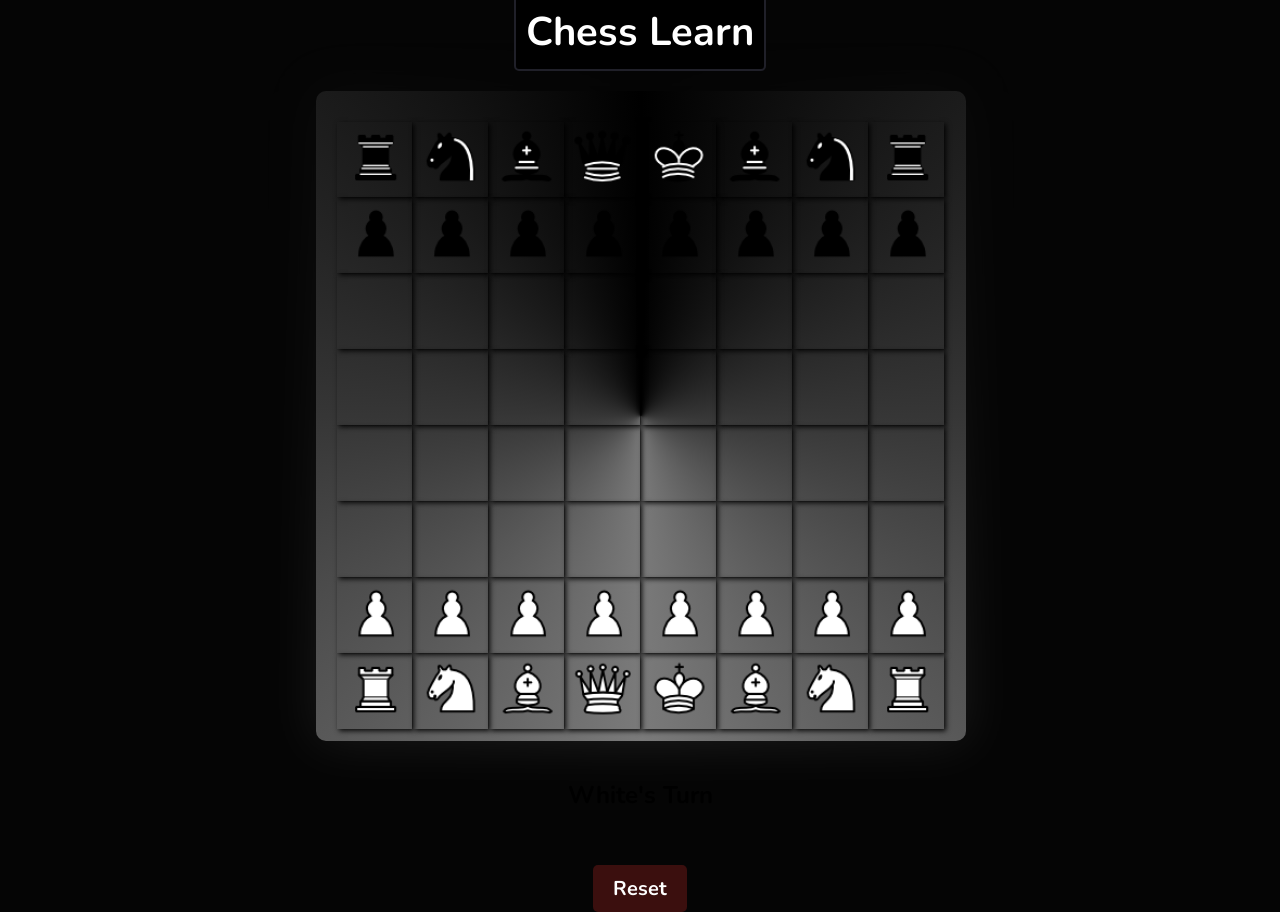
==== index.html @ 9f077092 "I changed the look of the website, the name, corrected some bugs while playing, added a stop watch, " ====
<!DOCTYPE html>
<html lang="en">
<head>
    <meta charset="UTF-8">
    <meta http-equiv="X-UA-Compatible" content="IE=edge">
    <meta name="viewport" content="width=device-width, initial-scale=1.0">
    <title>Chess Game</title>
    <link rel="preconnect" href="https://fonts.googleapis.com">
    <link rel="preconnect" href="https://fonts.gstatic.com" crossorigin>
    <link href="https://fonts.googleapis.com/css2?family=Nunito:ital,wght@0,200..1000;1,200..1000&display=swap" rel="stylesheet">
    <link rel="stylesheet" href="style.css">
</head>
<body>
    <div id="pendule-container">
        <div id="menu-pendule">
            <label for="temps-initial">Time (min)</label><br>
            
        </div>
        
        <div class="pendule pendule-active" id="pendule-blancs">10:00</div>
        <div class="pendule" id="pendule-noirs">10:00</div>
        
        <div id="message-fin"></div>
    </div>
    <ul class="card"></ul>
    <div class="container">
        <h1>Chess Learn</h1>

      <ul>

        <div class="div" id="row8">
             <li class="box" id="b801">Brook</li>
             <li class="box" id="b802">Bknight</li>
             <li class="box" id="b803">Bbishop</li>
             <li class="box" id="b804">Bqueen</li>
             <li class="box" id="b805">Bking</li>
             <li class="box" id="b806">Bbishop</li>
             <li class="box" id="b807">Bknight</li>
             <li class="box" id="b808">Brook</li>
        </div>

        <div class="div" id="row7">
            <li class="box" id="b701">Bpawn</li>
            <li class="box" id="b702">Bpawn</li>
            <li class="box" id="b703">Bpawn</li>
            <li class="box" id="b704">Bpawn</li>
            <li class="box" id="b705">Bpawn</li>
            <li class="box" id="b706">Bpawn</li>
            <li class="box" id="b707">Bpawn</li>
            <li class="box" id="b708">Bpawn</li>
        </div>

        <div class="div" id="row6">
            <li class="box" id="b601"></li>
            <li class="box" id="b602"></li>
            <li class="box" id="b603"></li>
            <li class="box" id="b604"></li>
            <li class="box" id="b605"></li>
            <li class="box" id="b606"></li>
            <li class="box" id="b607"></li>
            <li class="box" id="b608"></li>
        </div>

        <div class="div" id="row5">
            <li class="box" id="b501"></li>
            <li class="box" id="b502"></li>
            <li class="box" id="b503"></li>
            <li class="box" id="b504"></li>
            <li class="box" id="b505"></li>
            <li class="box" id="b506"></li>
            <li class="box" id="b507"></li>
            <li class="box" id="b508"></li>
        </div>

        <div class="div" id="row4">
            <li class="box" id="b401"></li>
            <li class="box" id="b402"></li>
            <li class="box" id="b403"></li>
            <li class="box" id="b404"></li>
            <li class="box" id="b405"></li>
            <li class="box" id="b406"></li>
            <li class="box" id="b407"></li>
            <li class="box" id="b408"></li>
        </div>

        <div class="div" id="row3">
            <li class="box" id="b301"></li>
            <li class="box" id="b302"></li>
            <li class="box" id="b303"></li>
            <li class="box" id="b304"></li>
            <li class="box" id="b305"></li>
            <li class="box" id="b306"></li>
            <li class="box" id="b307"></li>
            <li class="box" id="b308"></li>
        </div>

        <div class="div" id="row2">
            <li class="box" id="b201">Wpawn</li>
            <li class="box" id="b202">Wpawn</li>
            <li class="box" id="b203">Wpawn</li>
            <li class="box" id="b204">Wpawn</li>
            <li class="box" id="b205">Wpawn</li>
            <li class="box" id="b206">Wpawn</li>
            <li class="box" id="b207">Wpawn</li>
            <li class="box" id="b208">Wpawn</li>
        </div>

        <div class="div" id="row1">
            <li class="box" id="b101">Wrook</li>
            <li class="box" id="b102">Wknight</li>
            <li class="box" id="b103">Wbishop</li>
            <li class="box" id="b104">Wqueen</li>
            <li class="box" id="b105">Wking</li>
            <li class="box" id="b106">Wbishop</li>
            <li class="box" id="b107">Wknight</li>
            <li class="box" id="b108">Wrook</li>
        </div>
      </ul>

      <h2 id="tog">White's Turn</h2>
      <h2 id="reset-btn">Reset</h2>

    </div>
    
  <script src="logic.js"></script>
</body>
</html>
---- style.css ----
* {
    margin: 0;
    padding: 0;
    box-sizing: border-box;
}

body {
    display: flex;
    place-items: center;
    justify-content: center;
    overflow-x: hidden;
    background: #050505;
    height: 100vh;
    font-family: 'Nunito', sans-serif;
}

.container {
    display: grid;
    place-items: center;
    justify-content: center;
}

.div {
    display: flex;
}

ul {
    display: grid;
    grid-template-columns: 1fr;
}

li {
    list-style: none;
    display: grid;
    place-items: center;
    font-size: 0;
}

.box {
    margin: .5px;
    width: 75px;
    height: 75px;
    box-shadow: 2px 2px 5px rgba(0, 0, 0, 0.9);
}
/* title*/
h1 {
    margin: 5px 20px 50px 20px;
    font-size: 2.5rem;
    text-align: center;
    color: rgb(255, 255, 255);
    border: 2px solid #202029;
    padding: 10px;
    background-color: #000000;
    border-radius: 5px;
}

/* B/W turn, pour la couleur rechercher "// Toggling the turn" dans logic.js*/
#tog {
    margin: 40px 0px;
    font-size: 1.5rem;
    text-align: left;
    padding: 10px;
    border-radius: 5px;
}


#reset-btn {
    background-color: #3b0f0e;
    border: none;
    color: white;
    border: 2px rgb(red, green, blue) #ffffff;
    padding: 10px 20px;
    text-align: center;
    text-decoration: none;
    display: inline-block;
    font-size: 20px;
    margin-top: 4px;
    cursor: pointer;
    border-radius: 5px;
}

.all-img {
    width: 65px;
    position: relative;
    bottom: 5px;
}

.all-pawn {
    transform: scale(.67);
}

.authcont {
    width: 100vw;
}

.author {
    float: right;
    margin-right: 50px;
}

@media (max-width:650px) {
    .box {
        width: 11vw;
        height: 11vw;
    }

    .all-img {
        width: 7vw;
    }
    #tog {
        margin: 30px 0px;
        font-size: 20px;
    }
    #reset-btn {
        font-size: 10px;
    }
    h1{
        font-size: 30px;
    }

}

@media (max-width:400px) {

    h1{
        font-size: 20px;
    }
    #tog {
        margin: 30px 0px;
        font-size: 10px;
    }

}


ul.card {
    position: relative;
    background-color: #2c3e50; 
}

@property --angle {
  syntax: "<angle>";
  initial-value: 0deg;
  inherits: false;
}

ul.card::after, ul.card::before {
  content: '';
  position: absolute;
  
  width: 650px;
    height: 650px;
  background-image: conic-gradient(from var(--angle), #000000, #363636, #7a7a7a, #363636, #000000);
  top: -34px;
  left: 305px;
  translate: -50% -50%;
  z-index: -1; 
  border-radius: 10px; 
  animation: 10s spin linear infinite;
}

ul.card::before {
  filter: blur(1.5rem);
  opacity: 0.25;
}

@keyframes spin {
  from {
    --angle: 0deg;
  }
  to {
    --angle: 360deg;
  }
}



#pendule-container {
    position: absolute;   
    left: 1400px;            
    top: 450px;             
    transform: translateY(-50%); 
    
    display: flex;
    flex-direction: column; 
    gap: 20px;
    background: rgba(0, 0, 0, 0.7); 
    padding: 25px;
    border-radius: 12px;
    box-shadow: 0 0 15px rgba(0,0,0,0.5);
    z-index: 10;         
    text-align: center;
    color: white;
    font-family: sans-serif;
}

#menu-pendule {
    font-size: 1.2rem;
    font-weight: bold;
}

#temps-initial {
    width: 70px;
    font-size: 1.2rem;
    text-align: center;
    margin-top: 5px;
    border-radius: 5px;
    border: none;
    padding: 5px;
}

.pendule {
    background-color: #2c3e50;
    color: #fff;
    font-size: 2.5rem;
    font-family: monospace;
    padding: 15px 20px;
    border-radius: 8px;
    border: 3px solid transparent;
    transition: all 0.3s ease;
}

.pendule-active {
    background-color: #e74c3c;
    border-color: #fff;
    box-shadow: 0 0 20px rgba(231, 76, 60, 0.9);
    transform: scale(1.05); 
}

#message-fin {
    color: #ff4757;
    font-weight: bold;
    font-size: 1.2rem;
}


@media (max-width: 800px) {
    #pendule-container {
        display: none; 
    }
}
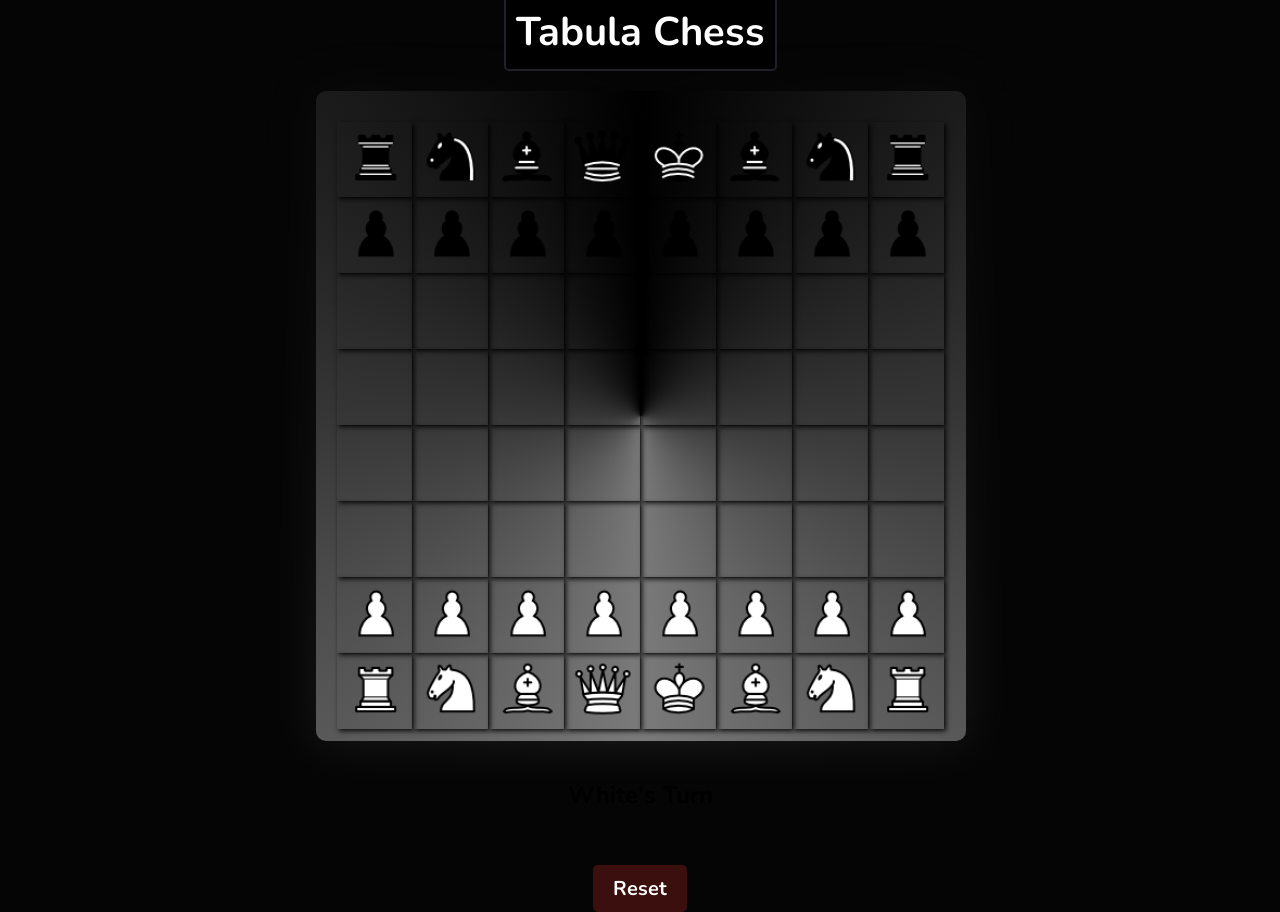
==== commit da5689be: "I updated the readme file and changed few things as the title, etc" ====
--- a/index.html
+++ b/index.html
@@ -24,7 +24,7 @@
     </div>
     <ul class="card"></ul>
     <div class="container">
-        <h1>Chess Learn</h1>
+        <h1>Tabula Chess</h1>
 
       <ul>
 
